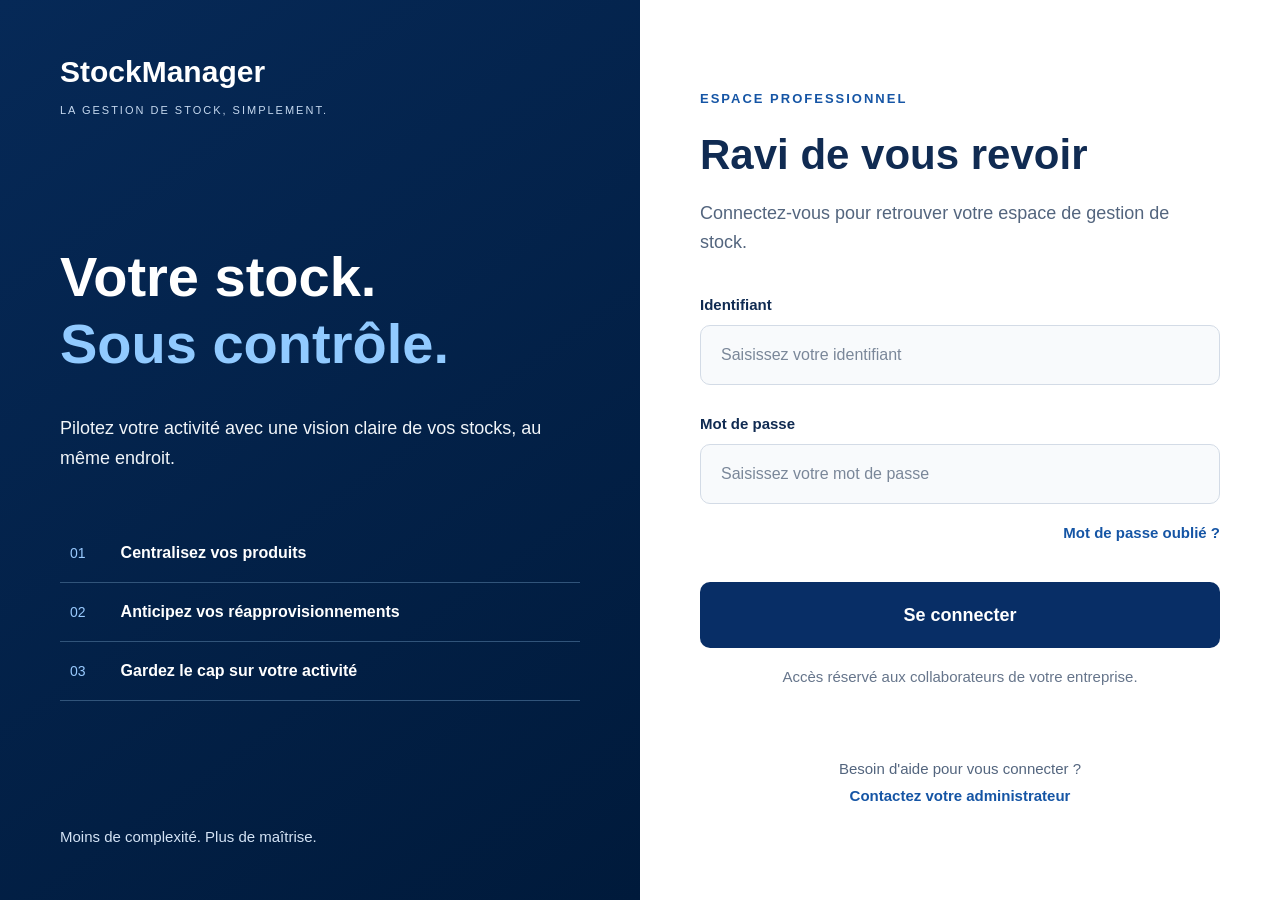
==== connexion.html @ 21cae4eb "modification" ====
<!DOCTYPE html>
<html lang="fr">
<head>
    <meta charset="UTF-8">
    <meta name="viewport" content="width=device-width, initial-scale=1.0">
    <title>StockManager - Connexion</title>
    <link rel="stylesheet" href="connexion.css">
</head>

<body>

    <main class="container">

        
        <section class="left-panel">

            <header class="logo">
                <h2>StockManager</h2>
                <p>LA GESTION DE STOCK, SIMPLEMENT.</p>
            </header>

            <div class="presentation">
                <h1>
                    Votre stock.<br>
                    <span>Sous contrôle.</span>
                </h1>

                <p class="description">
                    Pilotez votre activité avec une vision claire de vos stocks,
                    au même endroit.
                </p>

                <div class="advantages">
                    <div class="advantage">
                        <span>01</span>
                        <strong>Centralisez vos produits</strong>
                    </div>

                    <div class="advantage">
                        <span>02</span>
                        <strong>Anticipez vos réapprovisionnements</strong>
                    </div>

                    <div class="advantage">
                        <span>03</span>
                        <strong>Gardez le cap sur votre activité</strong>
                    </div>
                </div>
            </div>

            <footer class="left-footer">
                Moins de complexité. Plus de maîtrise.
            </footer>

        </section>

        
        <section class="right-panel">

            <div class="login">

                <p class="label-top">ESPACE PROFESSIONNEL</p>

                <h2>Ravi de vous revoir</h2>

                <p class="intro">
                    Connectez-vous pour retrouver votre espace
                    de gestion de stock.
                </p>

                <form action="" method="POST">

                    <div class="form-group">
                        <label for="identifiant">Identifiant</label>
                        <input
                            type="text"
                            id="identifiant"
                            name="identifiant"
                            placeholder="Saisissez votre identifiant"
                            required
                        >
                    </div>

                    <div class="form-group">
                        <label for="password">Mot de passe</label>
                        <input
                            type="password"
                            id="password"
                            name="password"
                            placeholder="Saisissez votre mot de passe"
                            required
                        >
                    </div>

                    <div class="forgot">
                        <a href="#">Mot de passe oublié ?</a>
                    </div>

                    <button type="submit">Se connecter</button>

                </form>

                <p class="access">
                    Accès réservé aux collaborateurs de votre entreprise.
                </p>

                <div class="help">
                    <p>Besoin d'aide pour vous connecter ?</p>
                    <a href="#">Contactez votre administrateur</a>
                </div>

            </div>

        </section>

    </main>

</body>
</html>
---- connexion.css ----
* {
    margin: 0;
    padding: 0;
    box-sizing: border-box;
    font-family: Arial, Helvetica, sans-serif;
}

body {
    background: #ffffff;
    min-height: 100vh;
}

.container {
    display: flex;
    width: 100%;
    min-height: 100vh;
}

/* PARTIE GAUCHE */

.left-panel {
    width: 50%;
    background: linear-gradient(145deg, #062957, #001a3b);
    color: #ffffff;
    padding: 55px 60px;
    display: flex;
    flex-direction: column;
    justify-content: space-between;
}

.logo h2 {
    font-size: 30px;
    font-weight: bold;
}

.logo p {
    font-size: 11px;
    letter-spacing: 2px;
    margin-top: 15px;
    color: #c5d8ef;
}

.presentation h1 {
    font-size: 56px;
    line-height: 1.2;
    margin-bottom: 35px;
    font-weight: bold;
}

.presentation h1 span {
    color: #91caff;
}

.description {
    font-size: 18px;
    line-height: 1.7;
    margin-bottom: 50px;
    color: #f1f5f9;
}

.advantage {
    display: flex;
    align-items: center;
    gap: 35px;
    padding: 20px 10px;
    border-bottom: 1px solid #31547a;
    font-size: 16px;
}

.advantage span {
    color: #9acbff;
    font-size: 14px;
}

.advantage strong {
    font-weight: 600;
}

.left-footer {
    font-size: 15px;
    color: #d4e3f5;
}

/* PARTIE DROITE */

.right-panel {
    width: 50%;
    background: #ffffff;
    display: flex;
    justify-content: center;
    align-items: center;
    padding: 50px;
}

.login {
    width: 100%;
    max-width: 520px;
}

.label-top {
    color: #1555a5;
    font-size: 13px;
    letter-spacing: 2px;
    font-weight: bold;
    margin-bottom: 25px;
}

.login h2 {
    font-size: 42px;
    color: #102b52;
    margin-bottom: 20px;
}

.intro {
    font-size: 18px;
    color: #53657e;
    line-height: 1.6;
    margin-bottom: 40px;
}

/* FORMULAIRE */

.form-group {
    margin-bottom: 30px;
}

.form-group label {
    display: block;
    color: #102b52;
    font-weight: bold;
    font-size: 15px;
    margin-bottom: 12px;
}

.form-group input {
    width: 100%;
    height: 60px;
    padding: 0 20px;
    border: 1px solid #d3dbe6;
    border-radius: 10px;
    background: #f8fafc;
    font-size: 16px;
    color: #102b52;
    outline: none;
}

.form-group input:focus {
    border-color: #174b8d;
}

.form-group input::placeholder {
    color: #7a8799;
}

/* MOT DE PASSE OUBLIE */

.forgot {
    text-align: right;
    margin-top: -10px;
    margin-bottom: 40px;
}

.forgot a {
    color: #1555a5;
    font-size: 15px;
    font-weight: bold;
    text-decoration: none;
}

/* BOUTON */

button {
    width: 100%;
    height: 66px;
    background: #082e66;
    color: white;
    border: none;
    border-radius: 10px;
    font-size: 18px;
    font-weight: bold;
    cursor: pointer;
}

button:hover {
    background: #164783;
}

/* INFORMATIONS */

.access {
    text-align: center;
    color: #66758b;
    font-size: 15px;
    margin-top: 20px;
}

.help {
    text-align: center;
    margin-top: 70px;
    line-height: 1.8;
    color: #53657e;
    font-size: 15px;
}

.help a {
    color: #1555a5;
    text-decoration: none;
    font-weight: bold;
}

/* RESPONSIVE */

@media screen and (max-width: 900px) {
    .container {
        flex-direction: column;
    }

    .left-panel,
    .right-panel {
        width: 100%;
    }

    .left-panel {
        min-height: 650px;
        padding: 35px;
    }

    .presentation h1 {
        font-size: 40px;
    }

    .right-panel {
        padding: 40px 25px;
    }

    .login h2 {
        font-size: 32px;
    }
}
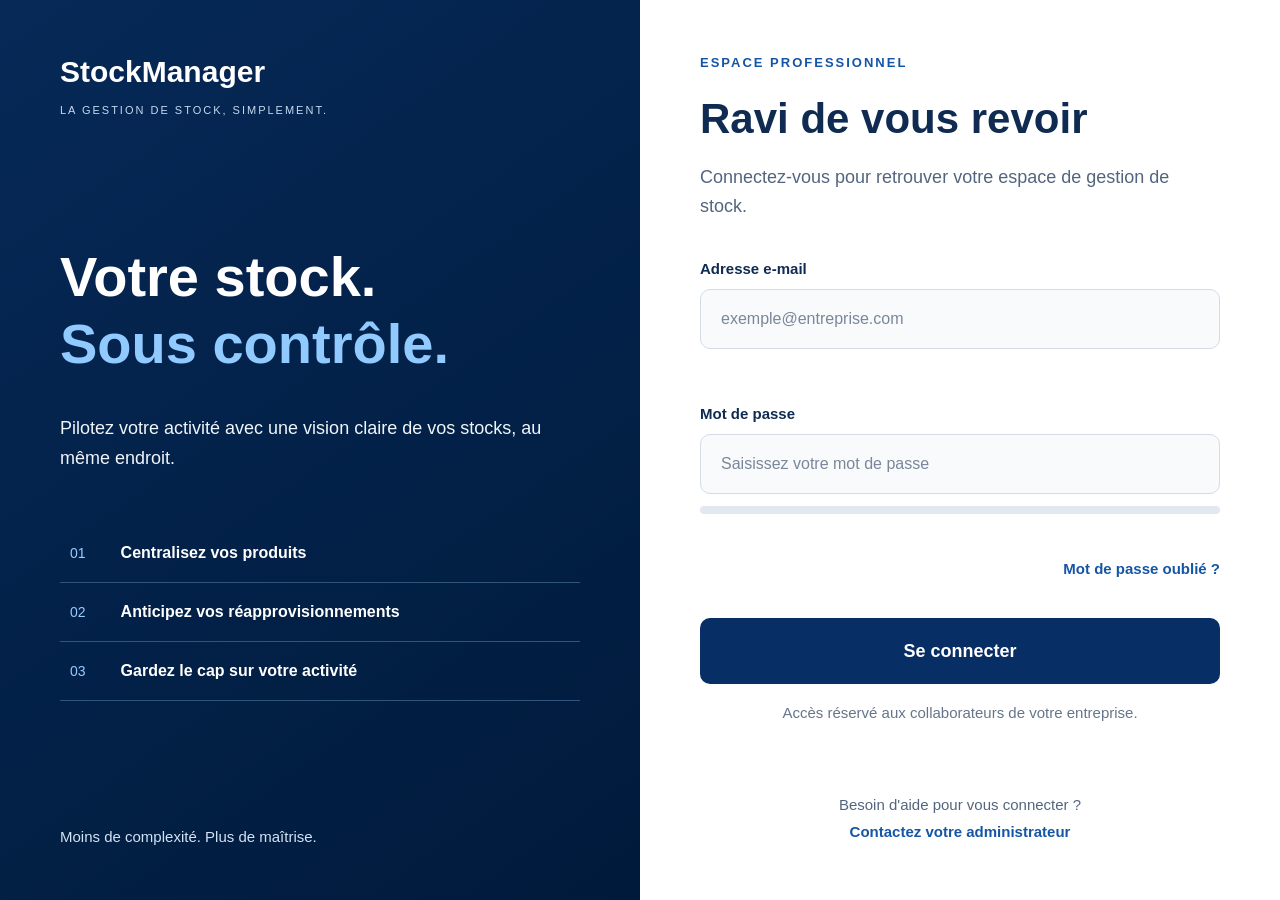
==== commit dc51c621: "Connexion interactive : validation e-mail et force du mot de passe" ====
--- a/connexion.html
+++ b/connexion.html
@@ -1,4 +1,3 @@
-
 <!DOCTYPE html>
 <html lang="fr">
 <head>
@@ -12,7 +11,6 @@
 
     <main class="container">
 
-        
         <section class="left-panel">
 
             <header class="logo">
@@ -55,7 +53,6 @@
 
         </section>
 
-        
         <section class="right-panel">
 
             <div class="login">
@@ -69,17 +66,18 @@
                     de gestion de stock.
                 </p>
 
-                <form action="" method="POST">
+                <form id="login-form" action="" method="POST" novalidate>
 
                     <div class="form-group">
-                        <label for="identifiant">Identifiant</label>
+                        <label for="email">Adresse e-mail</label>
                         <input
-                            type="text"
-                            id="identifiant"
-                            name="identifiant"
-                            placeholder="Saisissez votre identifiant"
+                            type="email"
+                            id="email"
+                            name="email"
+                            placeholder="exemple@entreprise.com"
                             required
                         >
+                        <p class="message" id="email-message"></p>
                     </div>
 
                     <div class="form-group">
@@ -91,10 +89,14 @@
                             placeholder="Saisissez votre mot de passe"
                             required
                         >
+                        <div class="strength-bar">
+                            <div id="strength-fill"></div>
+                        </div>
+                        <p class="message" id="password-message"></p>
                     </div>
 
                     <div class="forgot">
-                        <a href="#">Mot de passe oublié ?</a>
+                        <a href="motdepasse-oublie.html">Mot de passe oublié ?</a>
                     </div>
 
                     <button type="submit">Se connecter</button>
@@ -116,5 +118,7 @@
 
     </main>
 
+    <script src="connexion.js"></script>
+
 </body>
-</html>
+</html>
--- a/connexion.css
+++ b/connexion.css
@@ -238,3 +238,54 @@
         font-size: 32px;
     }
 }
+.form-group input.valid {
+    border-color: #16a34a;
+}
+
+.form-group input.invalid {
+    border-color: #dc2626;
+}
+
+.message {
+    font-size: 14px;
+    margin-top: 8px;
+    min-height: 18px;
+}
+
+.message.error {
+    color: #dc2626;
+}
+
+.message.success {
+    color: #16a34a;
+}
+
+/* BARRE DE FORCE DU MOT DE PASSE */
+.strength-bar {
+    height: 8px;
+    background: #e2e8f0;
+    border-radius: 4px;
+    margin-top: 12px;
+    overflow: hidden;
+}
+
+#strength-fill {
+    height: 100%;
+    width: 0;
+    transition: width 0.3s, background 0.3s;
+}
+
+#strength-fill.faible {
+    width: 33%;
+    background: #dc2626;
+}
+
+#strength-fill.moyen {
+    width: 66%;
+    background: #f59e0b;
+}
+
+#strength-fill.fort {
+    width: 100%;
+    background: #16a34a;
+}
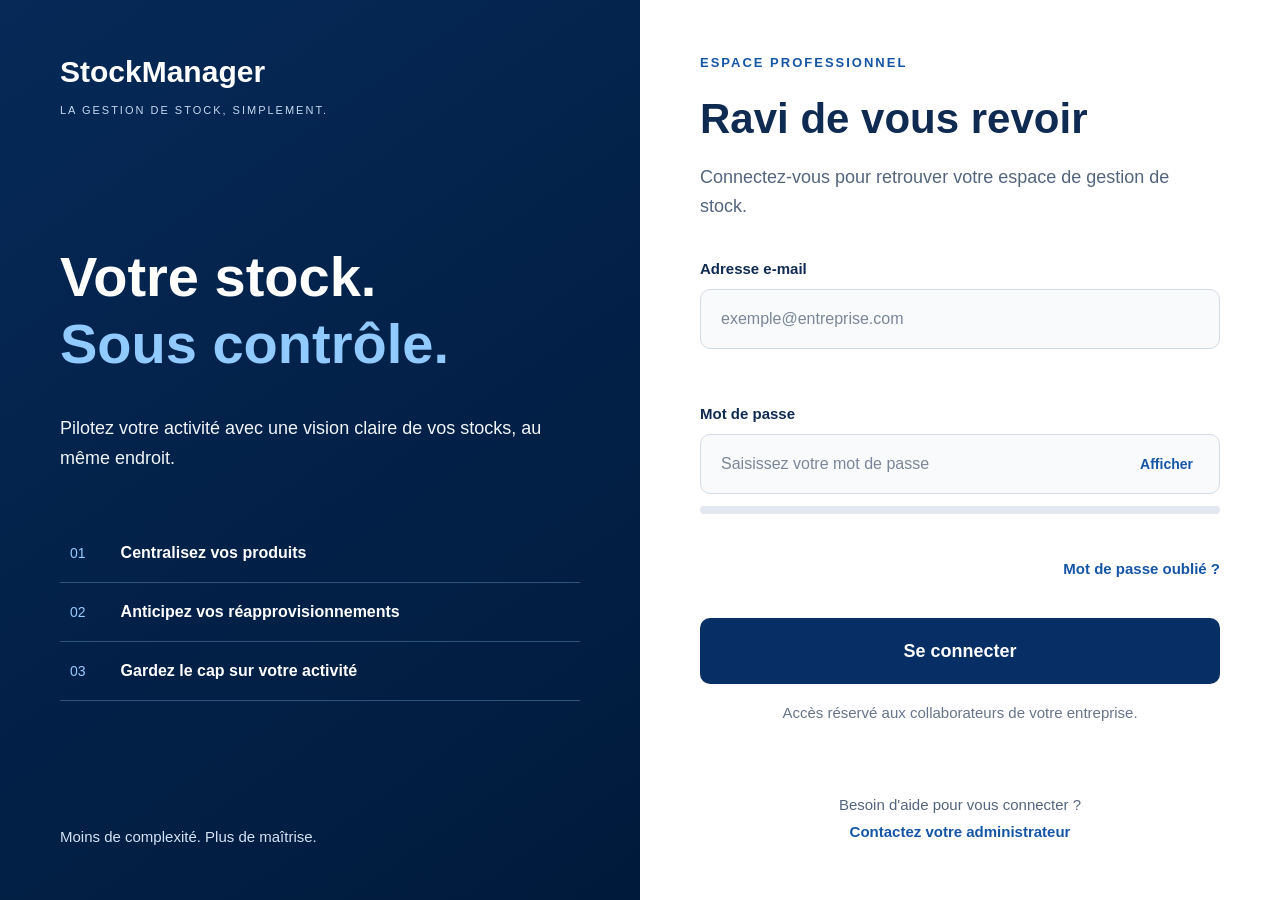
==== commit c4e9d761: "Connexion interactive, mot de passe oublié et affichage du mot de passe" ====
--- a/connexion.html
+++ b/connexion.html
@@ -82,13 +82,16 @@
 
                     <div class="form-group">
                         <label for="password">Mot de passe</label>
-                        <input
-                            type="password"
-                            id="password"
-                            name="password"
-                            placeholder="Saisissez votre mot de passe"
-                            required
-                        >
+                        <div class="password-wrapper">
+                            <input
+                                type="password"
+                                id="password"
+                                name="password"
+                                placeholder="Saisissez votre mot de passe"
+                                required
+                            >
+                            <button type="button" class="toggle-password" id="toggle-password">Afficher</button>
+                        </div>
                         <div class="strength-bar">
                             <div id="strength-fill"></div>
                         </div>
--- a/connexion.css
+++ b/connexion.css
@@ -1,4 +1,3 @@
-
 * {
     margin: 0;
     padding: 0;
@@ -238,6 +237,9 @@
         font-size: 32px;
     }
 }
+
+/* VALIDATION */
+
 .form-group input.valid {
     border-color: #16a34a;
 }
@@ -261,6 +263,7 @@
 }
 
 /* BARRE DE FORCE DU MOT DE PASSE */
+
 .strength-bar {
     height: 8px;
     background: #e2e8f0;
@@ -288,4 +291,53 @@
 #strength-fill.fort {
     width: 100%;
     background: #16a34a;
+}
+
+/* PAGE MOT DE PASSE OUBLIE */
+
+.confirmation {
+    display: none;
+    margin-top: 25px;
+    padding: 18px 20px;
+    background: #ecfdf3;
+    border: 1px solid #16a34a;
+    border-radius: 10px;
+    color: #166534;
+    font-size: 15px;
+    line-height: 1.6;
+}
+
+.confirmation.visible {
+    display: block;
+}
+
+/* AFFICHER / MASQUER LE MOT DE PASSE */
+
+.password-wrapper {
+    position: relative;
+}
+
+.password-wrapper input {
+    padding-right: 100px;
+}
+
+.toggle-password {
+    position: absolute;
+    top: 50%;
+    right: 15px;
+    transform: translateY(-50%);
+    width: auto;
+    height: auto;
+    padding: 8px 12px;
+    background: none;
+    border: none;
+    color: #1555a5;
+    font-size: 14px;
+    font-weight: bold;
+    cursor: pointer;
+}
+
+.toggle-password:hover {
+    background: none;
+    color: #082e66;
 }
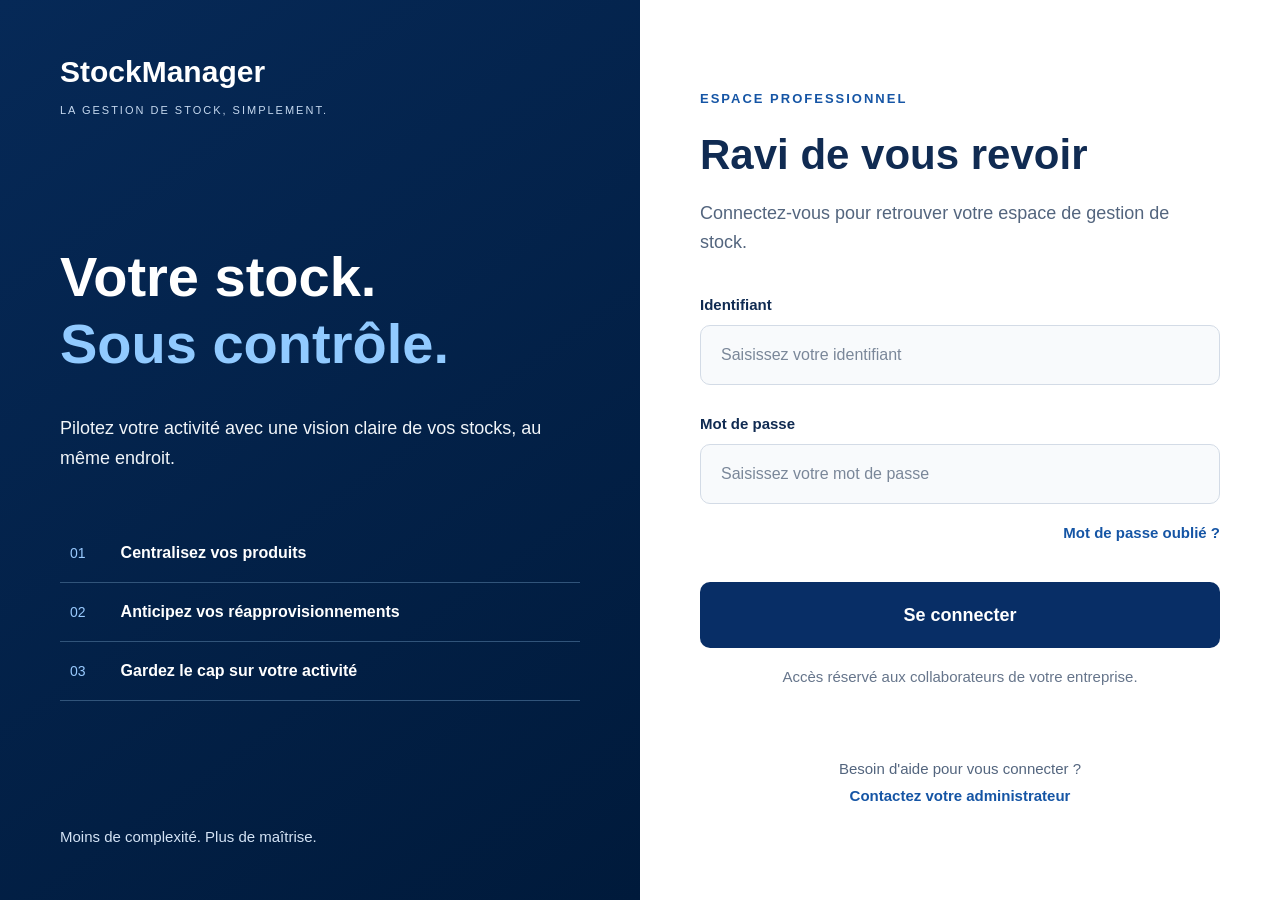
==== commit a5b7bf01: "Merge branch 'main' of https://github.com/aklimohand117-alt/Stockmanager" ====
--- a/connexion.html
+++ b/connexion.html
@@ -1,3 +1,4 @@
+
 <!DOCTYPE html>
 <html lang="fr">
 <head>
@@ -11,6 +12,7 @@
 
     <main class="container">
 
+        
         <section class="left-panel">
 
             <header class="logo">
@@ -53,6 +55,7 @@
 
         </section>
 
+        
         <section class="right-panel">
 
             <div class="login">
@@ -66,40 +69,32 @@
                     de gestion de stock.
                 </p>
 
-                <form id="login-form" action="" method="POST" novalidate>
+                <form action="" method="POST">
 
                     <div class="form-group">
-                        <label for="email">Adresse e-mail</label>
+                        <label for="identifiant">Identifiant</label>
                         <input
-                            type="email"
-                            id="email"
-                            name="email"
-                            placeholder="exemple@entreprise.com"
+                            type="text"
+                            id="identifiant"
+                            name="identifiant"
+                            placeholder="Saisissez votre identifiant"
                             required
                         >
-                        <p class="message" id="email-message"></p>
                     </div>
 
                     <div class="form-group">
                         <label for="password">Mot de passe</label>
-                        <div class="password-wrapper">
-                            <input
-                                type="password"
-                                id="password"
-                                name="password"
-                                placeholder="Saisissez votre mot de passe"
-                                required
-                            >
-                            <button type="button" class="toggle-password" id="toggle-password">Afficher</button>
-                        </div>
-                        <div class="strength-bar">
-                            <div id="strength-fill"></div>
-                        </div>
-                        <p class="message" id="password-message"></p>
+                        <input
+                            type="password"
+                            id="password"
+                            name="password"
+                            placeholder="Saisissez votre mot de passe"
+                            required
+                        >
                     </div>
 
                     <div class="forgot">
-                        <a href="motdepasse-oublie.html">Mot de passe oublié ?</a>
+                        <a href="#">Mot de passe oublié ?</a>
                     </div>
 
                     <button type="submit">Se connecter</button>
@@ -121,7 +116,5 @@
 
     </main>
 
-    <script src="connexion.js"></script>
-
 </body>
-</html>+</html>
--- a/connexion.css
+++ b/connexion.css
@@ -1,3 +1,4 @@
+
 * {
     margin: 0;
     padding: 0;
@@ -237,107 +238,3 @@
         font-size: 32px;
     }
 }
-
-/* VALIDATION */
-
-.form-group input.valid {
-    border-color: #16a34a;
-}
-
-.form-group input.invalid {
-    border-color: #dc2626;
-}
-
-.message {
-    font-size: 14px;
-    margin-top: 8px;
-    min-height: 18px;
-}
-
-.message.error {
-    color: #dc2626;
-}
-
-.message.success {
-    color: #16a34a;
-}
-
-/* BARRE DE FORCE DU MOT DE PASSE */
-
-.strength-bar {
-    height: 8px;
-    background: #e2e8f0;
-    border-radius: 4px;
-    margin-top: 12px;
-    overflow: hidden;
-}
-
-#strength-fill {
-    height: 100%;
-    width: 0;
-    transition: width 0.3s, background 0.3s;
-}
-
-#strength-fill.faible {
-    width: 33%;
-    background: #dc2626;
-}
-
-#strength-fill.moyen {
-    width: 66%;
-    background: #f59e0b;
-}
-
-#strength-fill.fort {
-    width: 100%;
-    background: #16a34a;
-}
-
-/* PAGE MOT DE PASSE OUBLIE */
-
-.confirmation {
-    display: none;
-    margin-top: 25px;
-    padding: 18px 20px;
-    background: #ecfdf3;
-    border: 1px solid #16a34a;
-    border-radius: 10px;
-    color: #166534;
-    font-size: 15px;
-    line-height: 1.6;
-}
-
-.confirmation.visible {
-    display: block;
-}
-
-/* AFFICHER / MASQUER LE MOT DE PASSE */
-
-.password-wrapper {
-    position: relative;
-}
-
-.password-wrapper input {
-    padding-right: 100px;
-}
-
-.toggle-password {
-    position: absolute;
-    top: 50%;
-    right: 15px;
-    transform: translateY(-50%);
-    width: auto;
-    height: auto;
-    padding: 8px 12px;
-    background: none;
-    border: none;
-    color: #1555a5;
-    font-size: 14px;
-    font-weight: bold;
-    cursor: pointer;
-}
-
-.toggle-password:hover {
-    background: none;
-    color: #082e66;
-}
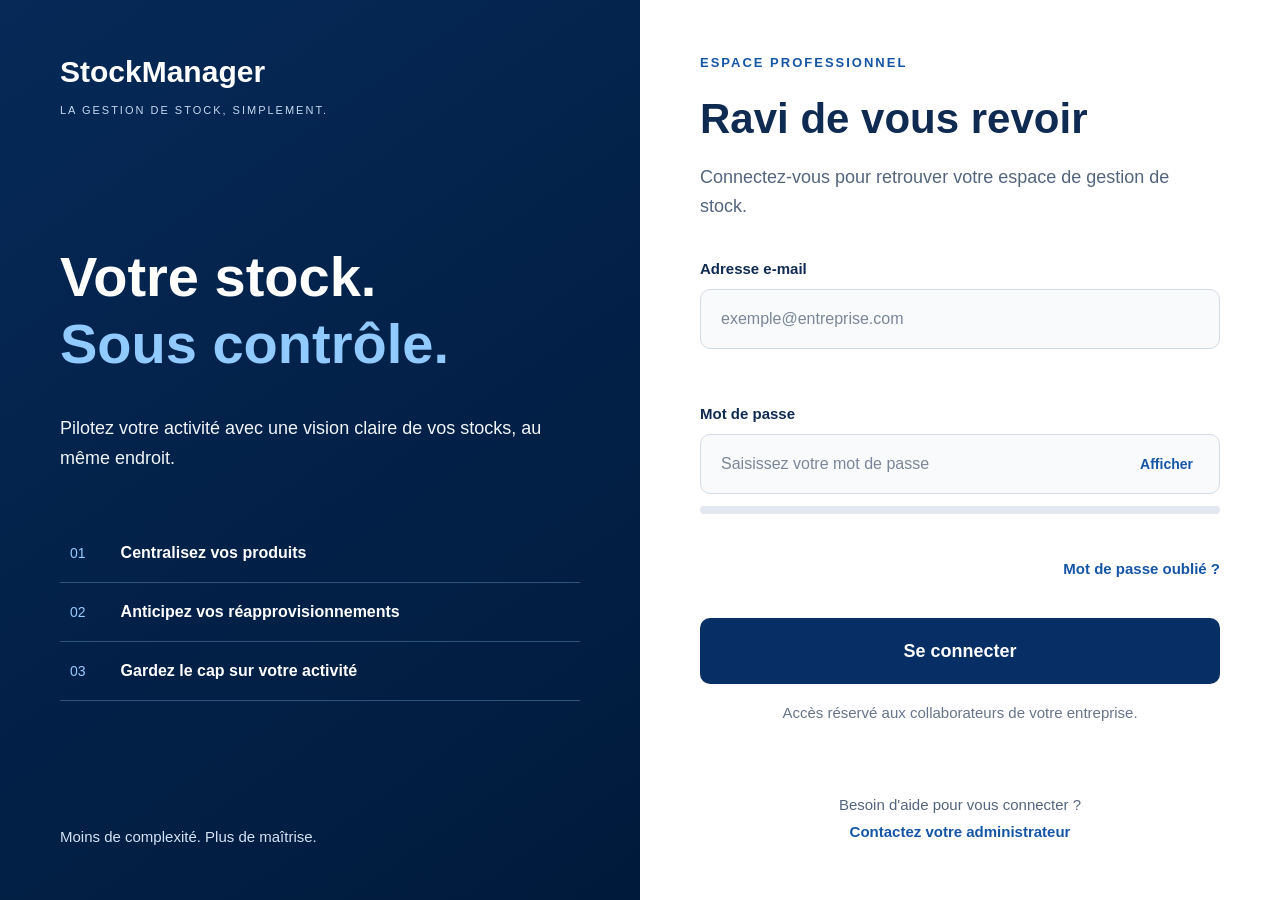
==== commit 03a9ce14: "Merge branch 'main' of https://github.com/aklimohand117-alt/Stockmanager" ====
--- a/connexion.html
+++ b/connexion.html
@@ -1,4 +1,3 @@
-
 <!DOCTYPE html>
 <html lang="fr">
 <head>
@@ -12,7 +11,6 @@
 
     <main class="container">
 
-        
         <section class="left-panel">
 
             <header class="logo">
@@ -55,7 +53,6 @@
 
         </section>
 
-        
         <section class="right-panel">
 
             <div class="login">
@@ -69,32 +66,40 @@
                     de gestion de stock.
                 </p>
 
-                <form action="" method="POST">
+                <form id="login-form" action="" method="POST" novalidate>
 
                     <div class="form-group">
-                        <label for="identifiant">Identifiant</label>
+                        <label for="email">Adresse e-mail</label>
                         <input
-                            type="text"
-                            id="identifiant"
-                            name="identifiant"
-                            placeholder="Saisissez votre identifiant"
+                            type="email"
+                            id="email"
+                            name="email"
+                            placeholder="exemple@entreprise.com"
                             required
                         >
+                        <p class="message" id="email-message"></p>
                     </div>
 
                     <div class="form-group">
                         <label for="password">Mot de passe</label>
-                        <input
-                            type="password"
-                            id="password"
-                            name="password"
-                            placeholder="Saisissez votre mot de passe"
-                            required
-                        >
+                        <div class="password-wrapper">
+                            <input
+                                type="password"
+                                id="password"
+                                name="password"
+                                placeholder="Saisissez votre mot de passe"
+                                required
+                            >
+                            <button type="button" class="toggle-password" id="toggle-password">Afficher</button>
+                        </div>
+                        <div class="strength-bar">
+                            <div id="strength-fill"></div>
+                        </div>
+                        <p class="message" id="password-message"></p>
                     </div>
 
                     <div class="forgot">
-                        <a href="#">Mot de passe oublié ?</a>
+                        <a href="motdepasse-oublie.html">Mot de passe oublié ?</a>
                     </div>
 
                     <button type="submit">Se connecter</button>
@@ -116,5 +121,7 @@
 
     </main>
 
+    <script src="connexion.js"></script>
+
 </body>
-</html>
+</html>
--- a/connexion.css
+++ b/connexion.css
@@ -1,4 +1,3 @@
-
 * {
     margin: 0;
     padding: 0;
@@ -238,3 +237,107 @@
         font-size: 32px;
     }
 }
+
+/* VALIDATION */
+
+.form-group input.valid {
+    border-color: #16a34a;
+}
+
+.form-group input.invalid {
+    border-color: #dc2626;
+}
+
+.message {
+    font-size: 14px;
+    margin-top: 8px;
+    min-height: 18px;
+}
+
+.message.error {
+    color: #dc2626;
+}
+
+.message.success {
+    color: #16a34a;
+}
+
+/* BARRE DE FORCE DU MOT DE PASSE */
+
+.strength-bar {
+    height: 8px;
+    background: #e2e8f0;
+    border-radius: 4px;
+    margin-top: 12px;
+    overflow: hidden;
+}
+
+#strength-fill {
+    height: 100%;
+    width: 0;
+    transition: width 0.3s, background 0.3s;
+}
+
+#strength-fill.faible {
+    width: 33%;
+    background: #dc2626;
+}
+
+#strength-fill.moyen {
+    width: 66%;
+    background: #f59e0b;
+}
+
+#strength-fill.fort {
+    width: 100%;
+    background: #16a34a;
+}
+
+/* PAGE MOT DE PASSE OUBLIE */
+
+.confirmation {
+    display: none;
+    margin-top: 25px;
+    padding: 18px 20px;
+    background: #ecfdf3;
+    border: 1px solid #16a34a;
+    border-radius: 10px;
+    color: #166534;
+    font-size: 15px;
+    line-height: 1.6;
+}
+
+.confirmation.visible {
+    display: block;
+}
+
+/* AFFICHER / MASQUER LE MOT DE PASSE */
+
+.password-wrapper {
+    position: relative;
+}
+
+.password-wrapper input {
+    padding-right: 100px;
+}
+
+.toggle-password {
+    position: absolute;
+    top: 50%;
+    right: 15px;
+    transform: translateY(-50%);
+    width: auto;
+    height: auto;
+    padding: 8px 12px;
+    background: none;
+    border: none;
+    color: #1555a5;
+    font-size: 14px;
+    font-weight: bold;
+    cursor: pointer;
+}
+
+.toggle-password:hover {
+    background: none;
+    color: #082e66;
+}
